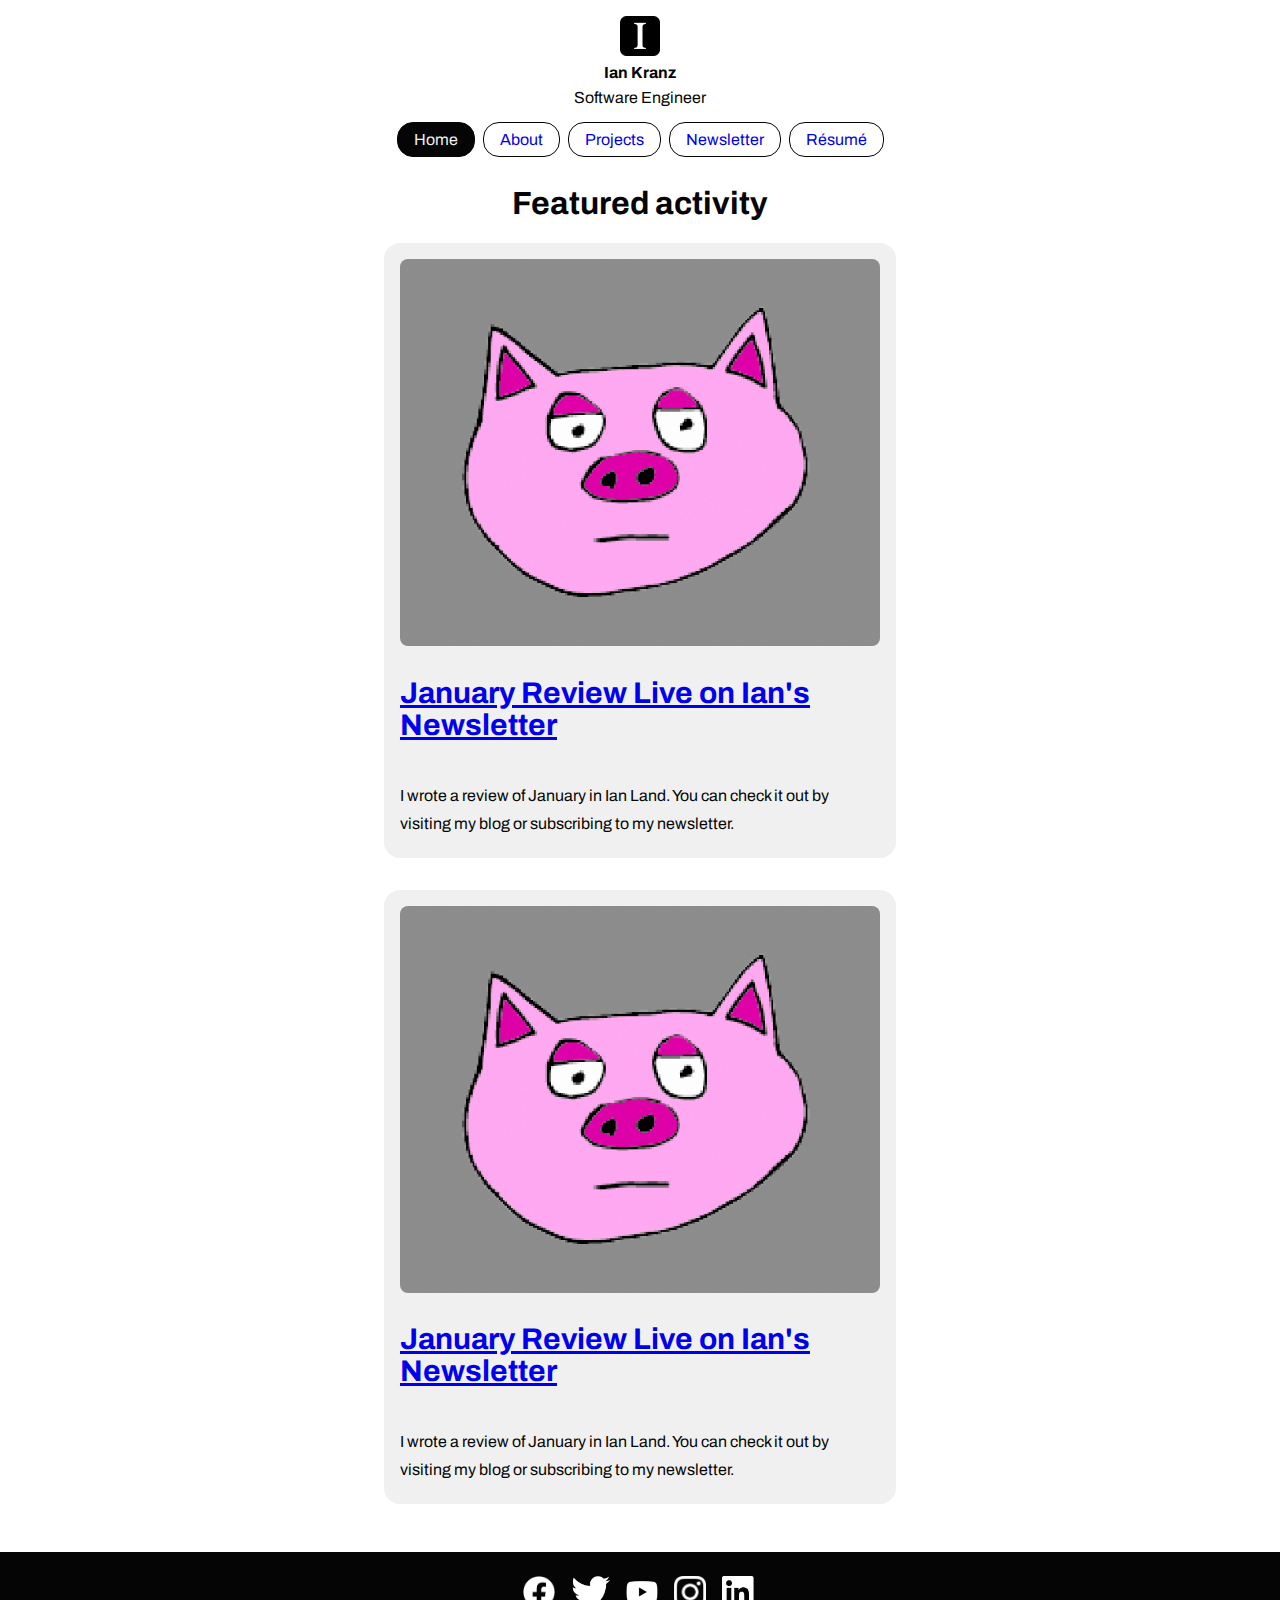
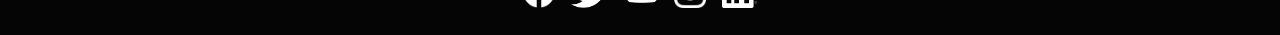
==== index.html @ 9acac8f0 "new directory structure" ====
<!DOCTYPE html>
<html lang="en">
  <head>
    <meta charset="UTF-8" />
    <meta name="viewport" content="width=device-width, initial-scale=1.0" />
    <meta http-equiv="X-UA-Compatible" content="ie=edge" />
    <title>Home - Ian Kranz</title>
    <link rel="stylesheet" href="style.css" />
    <link
      rel="stylesheet"
      href="https://fonts.googleapis.com/css?family=Archivo"
    />
  </head>
  <body>
    <nav>
      <img class="logo" src="img/ian-logo.png" />
      <span class="my-name">Ian Kranz</span>
      <span>Software Engineer</span>
      <ul class="nav-option-list">
        <a href="index.html"
          ><li class="nav-option selected-nav-option">Home</li></a
        >
        <a href="about.html">
          <li class="nav-option">About</li>
        </a>
        <a href="projects.html"><li class="nav-option">Projects</li></a>
        <a href="https://iankranz.substack.com/" target="_blank">
          <li class="nav-option">Newsletter</li>
        </a>
        <a href="ikresume.pdf" target="_blank">
          <li class="nav-option">R&eacute;sum&eacute;</li>
        </a>
      </ul>
    </nav>
    <main>
      <h1>Featured activity</h1>
      <section id="feature-card">
        <a href="https://iankranz.substack.com/">
          <img src="img/arns.png" />
        </a>
        <a href="https://iankranz.substack.com/">
          <h2>January Review Live on Ian's Newsletter</h2>
        </a>
        <p>
          I wrote a review of January in Ian Land. You can check it out by
          visiting my blog or subscribing to my newsletter.
        </p>
      </section>
      <section id="feature-card">
        <a href="https://iankranz.substack.com/">
          <img src="img/arns.png" />
        </a>
        <a href="https://iankranz.substack.com/">
          <h2>January Review Live on Ian's Newsletter</h2>
        </a>
        <p>
          I wrote a review of January in Ian Land. You can check it out by
          visiting my blog or subscribing to my newsletter.
        </p>
      </section>
    </main>
    <footer>
      <a href="https://www.facebook.com/ian.kranz.18" target="_blank"
        ><img class="social-icon" src="img/facebook.png"
      /></a>
      <a href="https://twitter.com/iankranz" target="_blank"
        ><img class="social-icon" src="img/twitter.png"
      /></a>
      <a
        href="https://www.youtube.com/channel/UC6ayskxfC1S2N4sDa5lH2pg"
        target="_blank"
        ><img class="social-icon" src="img/youtube.png"
      /></a>
      <a href="https://www.instagram.com/iankranz/" target="_blank"
        ><img class="social-icon" src="img/instagram.png"
      /></a>
      <a href="https://www.linkedin.com/in/iankranz/" target="_blank"
        ><img class="social-icon" src="img/linkedin.png"
      /></a>
    </footer>
  </body>
</html>
---- style.css ----
body {
  font-family: "Archivo", Arial, Helvetica, sans-serif;
  color: #050505;
  padding: 0rem;
  margin: 0rem;
}

a {
  text-decoration: none;
}

a:visited {
  color: #050505;
  text-decoration: none;
}

/** Top navigation*/
nav {
  display: flex;
  flex-direction: column;
  align-items: center;
  padding-top: 1rem;
}

nav > * {
  margin-top: 0.5rem;
}

nav > *:nth-child(1) {
  margin-top: 0rem;
}

.logo {
  width: 2.5rem;
  height: 2.5rem;
}

.my-name {
  font-weight: 700;
}

.nav-option-list {
  width: 100%;
  padding: 0rem;
  margin: 1rem 0rem 0rem 0rem;
  display: flex;
  flex-direction: row;
  justify-content: center;
  flex-wrap: wrap;
}

.nav-option {
  list-style-type: none;
  background-color: transparent;
  padding: 0.5rem 1rem;
  border-radius: 16px;
  margin-bottom: 0.5rem;
  border: 1px solid #050505;
}

.nav-option-list a {
  margin-left: 0.5rem;
}

.nav-option-list a:nth-child(1) {
  margin-left: 0rem;
}

.selected-nav-option {
  background-color: #050505;
  color: #f0f0f0;
}

/** Main content*/

main {
  display: flex;
  flex-direction: column;
  align-items: center;
  margin: 0rem 1rem 1rem 1rem;
  min-height: 80vh;
}

main #feature-card {
  background-color: #f0f0f0;
  border-radius: 16px;
  height: fit-content;
  display: flex;
  flex-direction: column;
  padding: 1rem;
  margin-bottom: 2rem;
}

@media screen and (min-width: 768px) {
  main #feature-card {
    width: 30rem;
  }
}

main #feature-card img {
  border-radius: 8px;
}

main #feature-card a {
  font-size: 1.875rem;
  text-decoration: underline;
}

main #feature-card img {
  width: 100%;
  height: 100%;
}

main #feature-card h2 {
  font-size: 1.875rem;
  text-decoration: underline;
}

main #feature-card p {
  line-height: 1.75rem;
}

main p {
  line-height: 1.5rem;
  margin-bottom: 0.25rem;
}

@media screen and (min-width: 768px) {
  main p {
    width: 30rem;
  }
}

main a {
  text-decoration: underline;
}

/** Footer*/

footer {
  background-color: #050505;
  padding: 1.5rem;
  display: flex;
  justify-content: center;
}

footer .social-icon {
  height: 2rem;
}

footer > * {
  margin-left: 1rem;
}

footer > *:nth-child(1) {
  margin-left: 0rem;
}
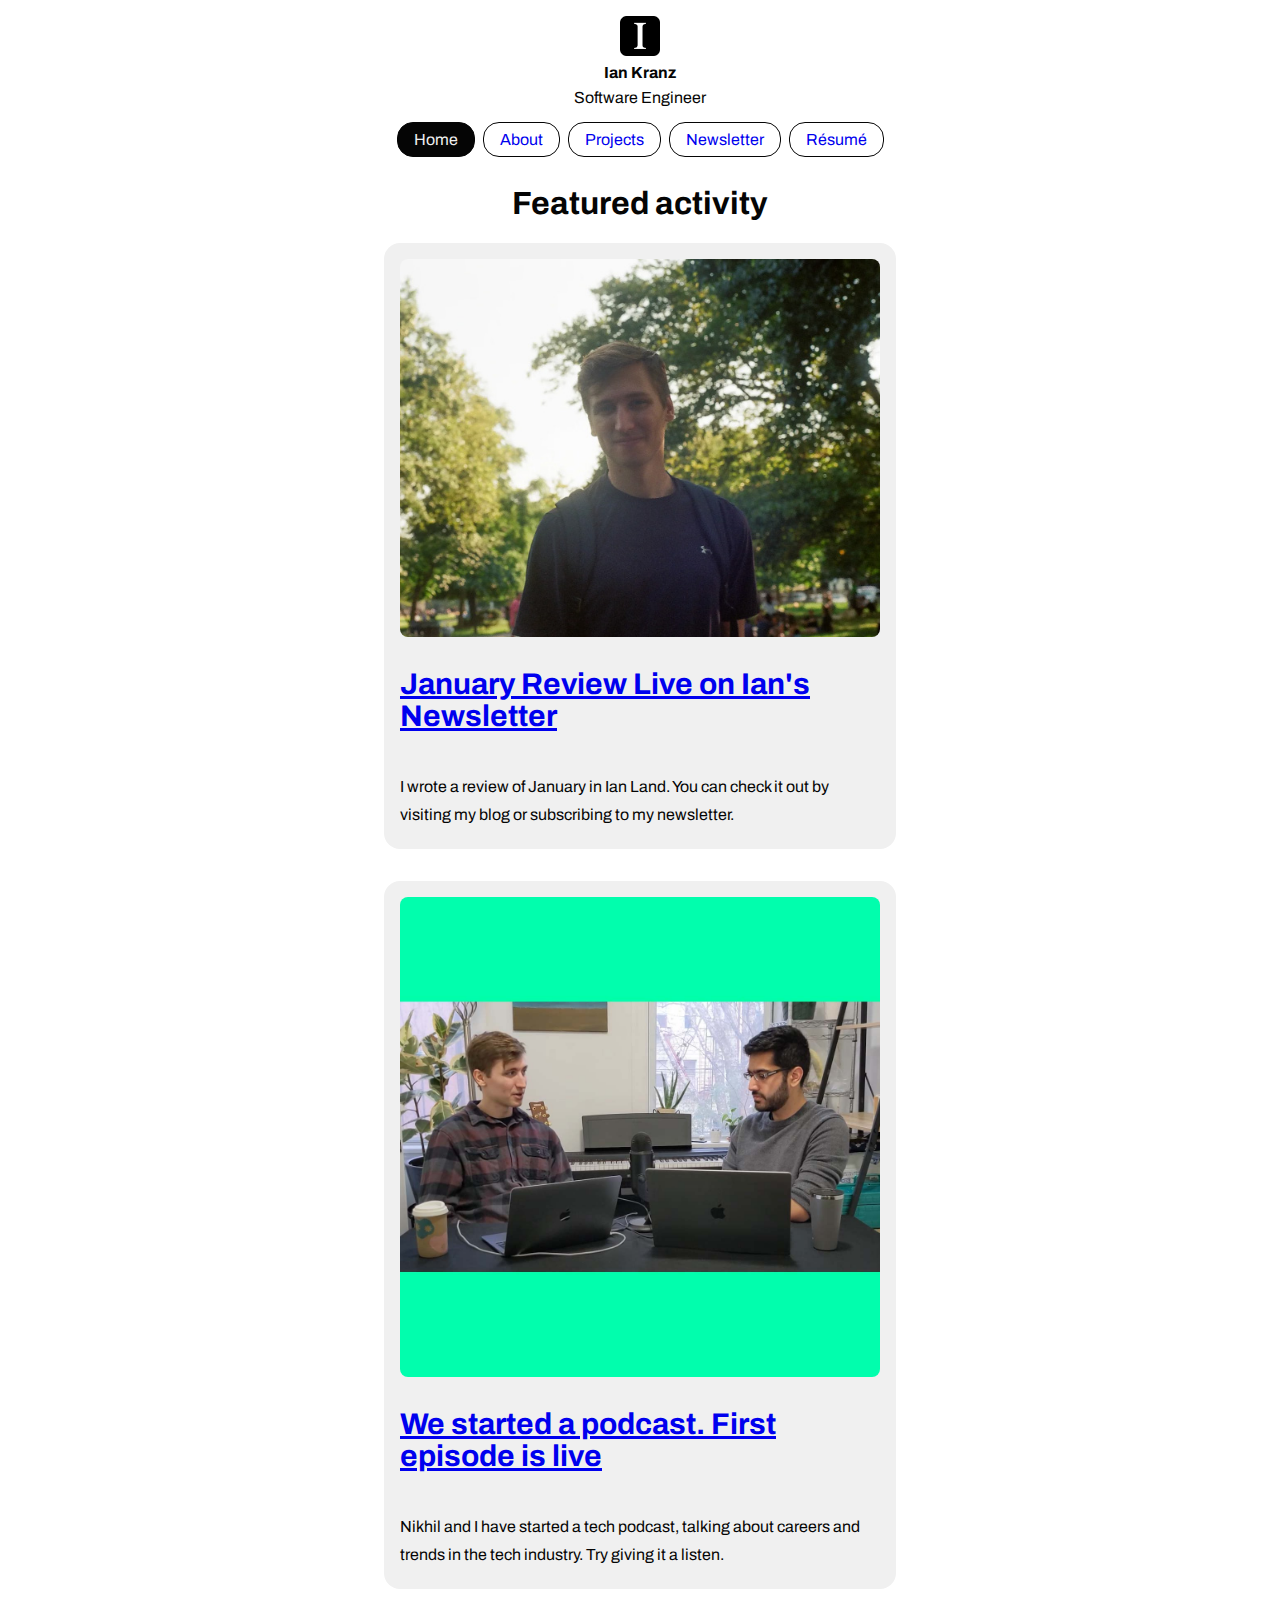
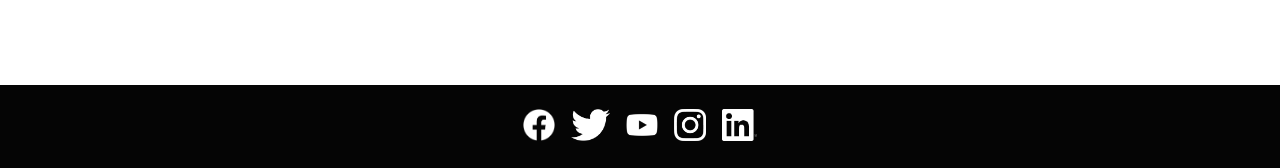
==== commit 62cfcaeb: "added images and captions for cards" ====
--- a/index.html
+++ b/index.html
@@ -27,7 +27,7 @@
         <a href="https://iankranz.substack.com/" target="_blank">
           <li class="nav-option">Newsletter</li>
         </a>
-        <a href="ikresume.pdf" target="_blank">
+        <a href="doc/ikresume.pdf" target="_blank">
           <li class="nav-option">R&eacute;sum&eacute;</li>
         </a>
       </ul>
@@ -35,10 +35,10 @@
     <main>
       <h1>Featured activity</h1>
       <section id="feature-card">
-        <a href="https://iankranz.substack.com/">
-          <img src="img/arns.png" />
+        <a href="https://iankranz.substack.com/" target="_blank">
+          <img src="img/ianboy.jpg" />
         </a>
-        <a href="https://iankranz.substack.com/">
+        <a href="https://iankranz.substack.com/" target="_blank">
           <h2>January Review Live on Ian's Newsletter</h2>
         </a>
         <p>
@@ -47,15 +47,15 @@
         </p>
       </section>
       <section id="feature-card">
-        <a href="https://iankranz.substack.com/">
-          <img src="img/arns.png" />
+        <a href="https://www.youtube.com/@greenpoint_dev" target="_blank">
+          <img src="img/gpdev.jpg" />
         </a>
-        <a href="https://iankranz.substack.com/">
-          <h2>January Review Live on Ian's Newsletter</h2>
+        <a href="https://www.youtube.com/@greenpoint_dev" target="_blank">
+          <h2>We started a podcast. First episode is live</h2>
         </a>
         <p>
-          I wrote a review of January in Ian Land. You can check it out by
-          visiting my blog or subscribing to my newsletter.
+          Nikhil and I have started a tech podcast, talking about careers and
+          trends in the tech industry. Try giving it a listen.
         </p>
       </section>
     </main>
--- a/style.css
+++ b/style.css
@@ -77,7 +77,7 @@
   display: flex;
   flex-direction: column;
   align-items: center;
-  margin: 0rem 1rem 1rem 1rem;
+  margin: 0rem 1rem 4rem 1rem;
   min-height: 80vh;
 }
 
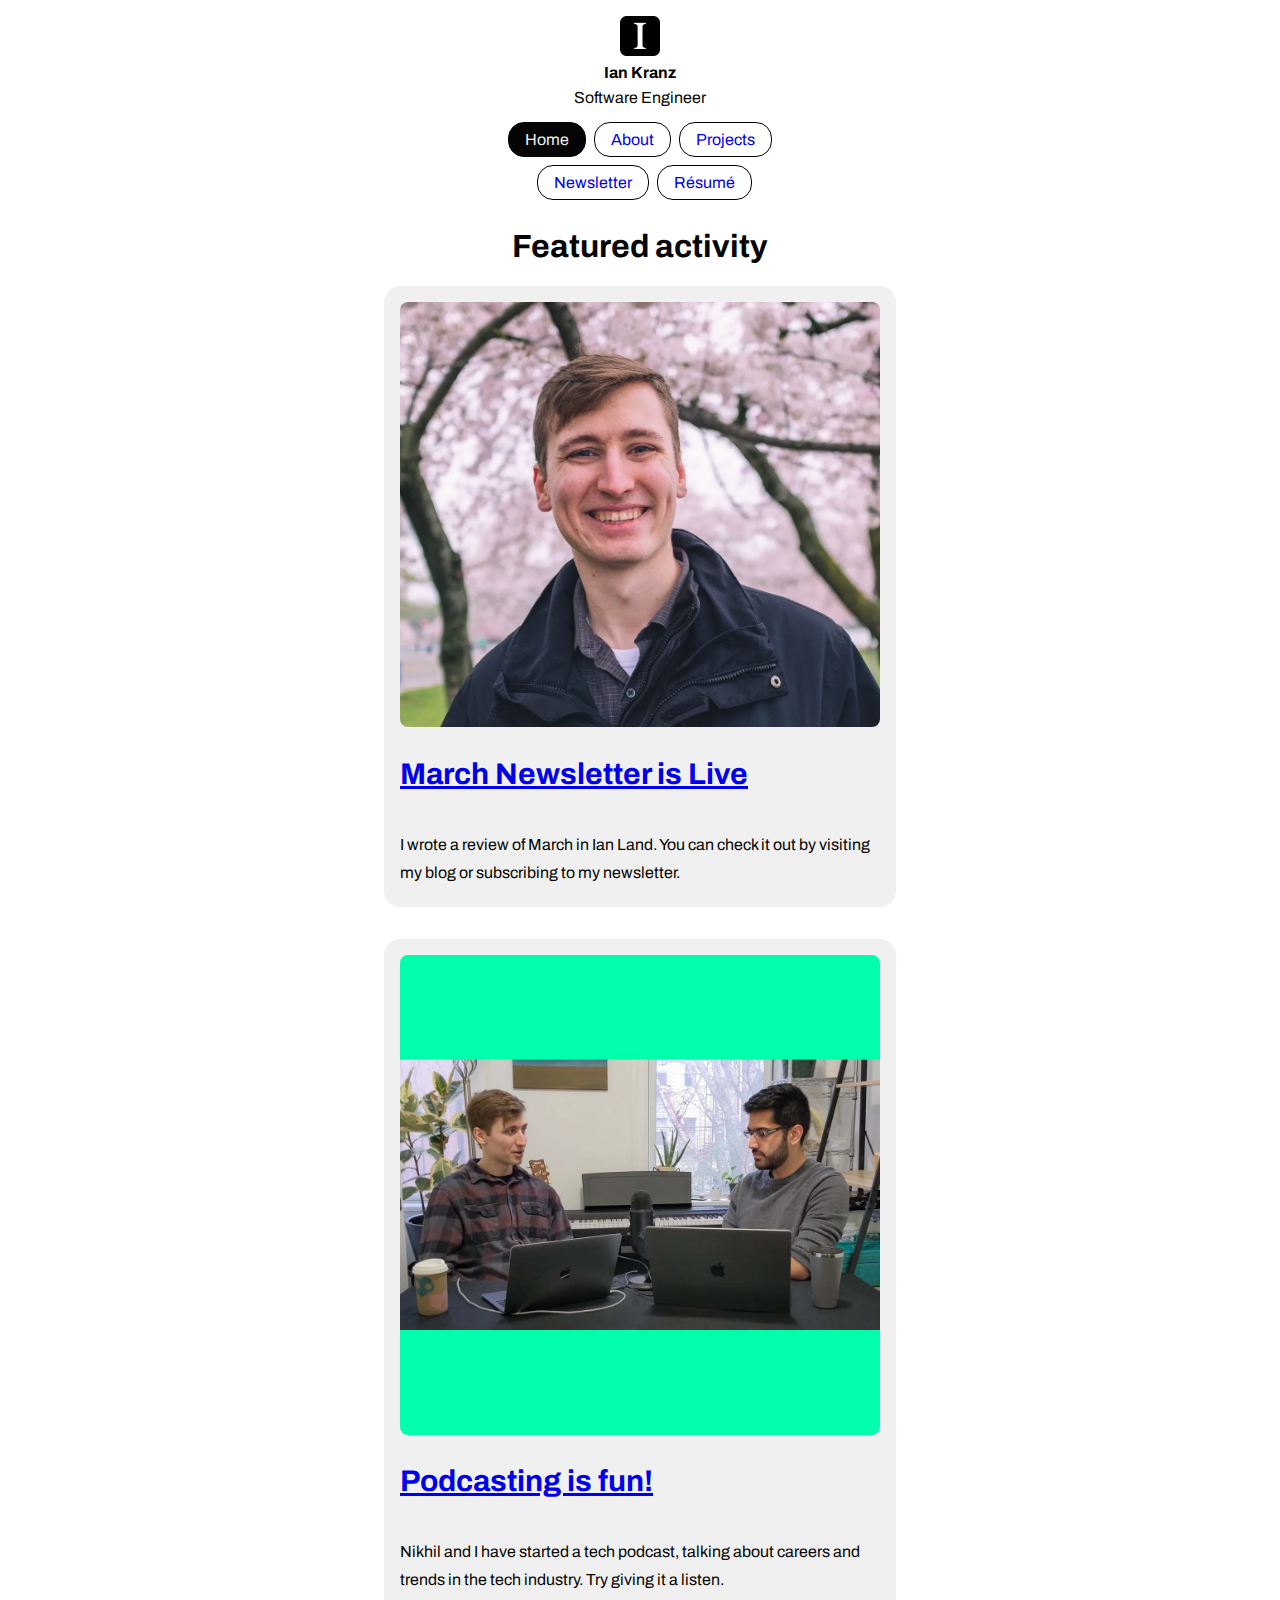
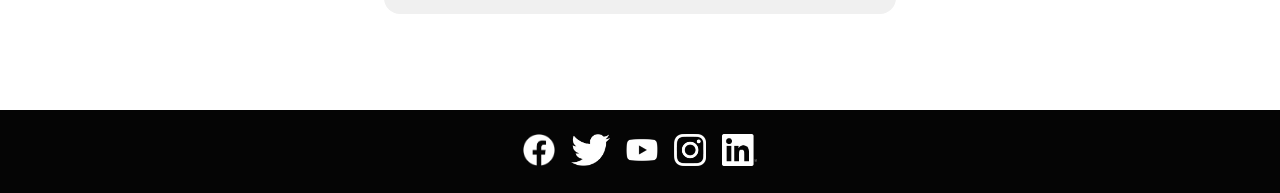
==== commit 09d7c1cf: "updated for march newsletter" ====
--- a/index.html
+++ b/index.html
@@ -36,13 +36,13 @@
       <h1>Featured activity</h1>
       <section id="feature-card">
         <a href="https://iankranz.substack.com/" target="_blank">
-          <img src="img/ianboy.jpg" />
+          <img src="img/cover.png" />
         </a>
         <a href="https://iankranz.substack.com/" target="_blank">
-          <h2>January Review Live on Ian's Newsletter</h2>
+          <h2>March Newsletter is Live</h2>
         </a>
         <p>
-          I wrote a review of January in Ian Land. You can check it out by
+          I wrote a review of March in Ian Land. You can check it out by
           visiting my blog or subscribing to my newsletter.
         </p>
       </section>
@@ -51,7 +51,7 @@
           <img src="img/gpdev.jpg" />
         </a>
         <a href="https://www.youtube.com/@greenpoint_dev" target="_blank">
-          <h2>We started a podcast. First episode is live</h2>
+          <h2>Podcasting is fun!</h2>
         </a>
         <p>
           Nikhil and I have started a tech podcast, talking about careers and
--- a/style.css
+++ b/style.css
@@ -40,7 +40,7 @@
 }
 
 .nav-option-list {
-  width: 100%;
+  width: 20rem;
   padding: 0rem;
   margin: 1rem 0rem 0rem 0rem;
   display: flex;
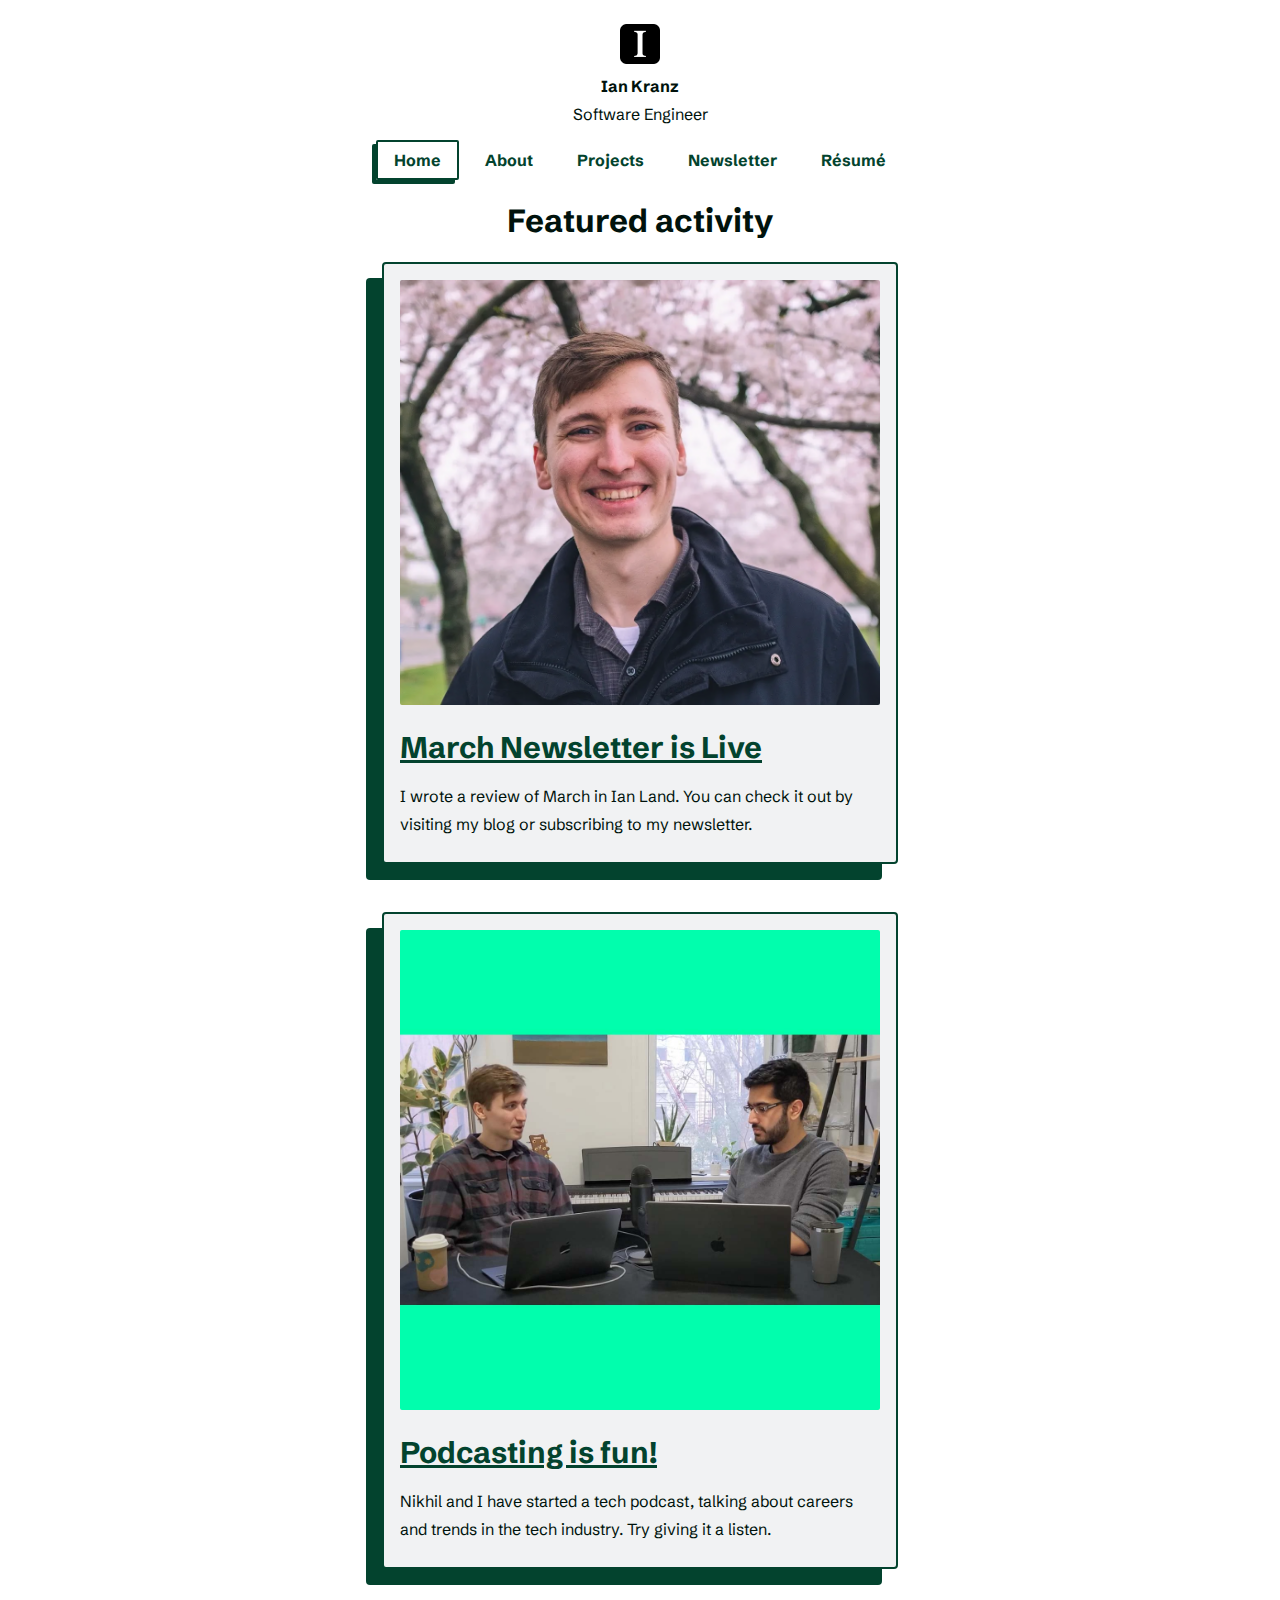
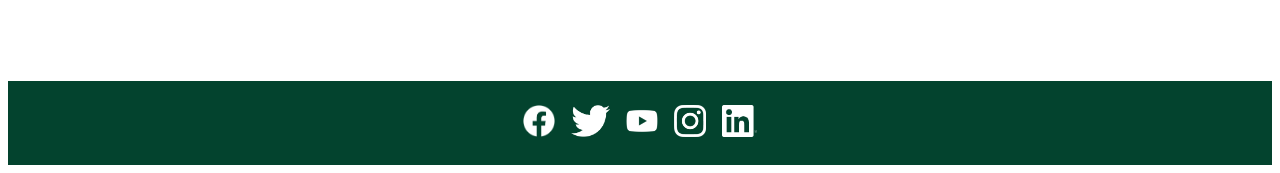
==== commit 6e77b9e9: "some styling changes and also your resume link changed" ====
--- a/index.html
+++ b/index.html
@@ -6,15 +6,16 @@
     <meta http-equiv="X-UA-Compatible" content="ie=edge" />
     <title>Home - Ian Kranz</title>
     <link rel="stylesheet" href="style.css" />
-    <link
-      rel="stylesheet"
-      href="https://fonts.googleapis.com/css?family=Archivo"
-    />
+    <link rel="preconnect" href="https://fonts.googleapis.com">
+    <link rel="preconnect" href="https://fonts.gstatic.com" crossorigin>
+    <link href="https://fonts.googleapis.com/css2?family=Schibsted+Grotesk:ital,wght@0,400;0,700;0,900;1,400;1,700;1,900&display=swap" rel="stylesheet">
   </head>
   <body>
     <nav>
-      <img class="logo" src="img/ian-logo.png" />
-      <span class="my-name">Ian Kranz</span>
+        <a href="#">
+          <img class="logo" src="img/ian-logo.png" />
+        </a>
+        <div class="my-name">Ian Kranz</div>
       <span>Software Engineer</span>
       <ul class="nav-option-list">
         <a href="index.html"
@@ -27,7 +28,7 @@
         <a href="https://iankranz.substack.com/" target="_blank">
           <li class="nav-option">Newsletter</li>
         </a>
-        <a href="doc/ikresume.pdf" target="_blank">
+        <a href="doc/resume.pdf" target="_blank">
           <li class="nav-option">R&eacute;sum&eacute;</li>
         </a>
       </ul>
--- a/style.css
+++ b/style.css
@@ -1,16 +1,17 @@
 body {
-  font-family: "Archivo", Arial, Helvetica, sans-serif;
-  color: #050505;
-  padding: 0rem;
+  font-family: "Schibsted Grotesk", Arial, Helvetica, sans-serif;
+  color: #00120c;
+  padding: 0.5rem;
   margin: 0rem;
 }
 
 a {
+  color: #03432e;
   text-decoration: none;
 }
 
 a:visited {
-  color: #050505;
+  color: #00120c;
   text-decoration: none;
 }
 
@@ -40,9 +41,8 @@
 }
 
 .nav-option-list {
-  width: 20rem;
+  margin: 1rem 0rem 0rem 0rem;
   padding: 0rem;
-  margin: 1rem 0rem 0rem 0rem;
   display: flex;
   flex-direction: row;
   justify-content: center;
@@ -50,15 +50,24 @@
 }
 
 .nav-option {
+  font-weight: 700;
   list-style-type: none;
   background-color: transparent;
   padding: 0.5rem 1rem;
-  border-radius: 16px;
-  margin-bottom: 0.5rem;
-  border: 1px solid #050505;
+  border-radius: 2px;
+  border: 2px solid transparent;
+
+}
+
+.nav-option:hover {
+  border: 2px solid #03432e;
+  transition: 0.2s;
+  box-shadow: -4px 4px #03432e;
+  transform: translate(2px, -2px);
 }
 
 .nav-option-list a {
+  color: #03432e;
   margin-left: 0.5rem;
 }
 
@@ -67,8 +76,8 @@
 }
 
 .selected-nav-option {
-  background-color: #050505;
-  color: #f0f0f0;
+  border: 2px solid #03432e;
+  box-shadow: -4px 4px #03432e;
 }
 
 /** Main content*/
@@ -82,13 +91,20 @@
 }
 
 main #feature-card {
-  background-color: #f0f0f0;
-  border-radius: 16px;
+  background-color: #f1f2f3;
+  border-radius: 4px;
+  box-shadow: -16px 16px #03432e;
+  border: 2px solid #03432e;
   height: fit-content;
   display: flex;
   flex-direction: column;
   padding: 1rem;
-  margin-bottom: 2rem;
+  margin-bottom: 3rem;
+}
+main #feature-card:hover {
+  box-shadow: -24px 24px #03432e;
+  transition: .5s;
+  transform: translate(5px, -5px);
 }
 
 @media screen and (min-width: 768px) {
@@ -97,23 +113,22 @@
   }
 }
 
-main #feature-card img {
-  border-radius: 8px;
-}
-
 main #feature-card a {
   font-size: 1.875rem;
   text-decoration: underline;
 }
 
 main #feature-card img {
+  border-radius: 2px;
   width: 100%;
   height: 100%;
+  margin-bottom: 0.5rem;
 }
 
 main #feature-card h2 {
   font-size: 1.875rem;
   text-decoration: underline;
+  margin: 0.5rem auto;
 }
 
 main #feature-card p {
@@ -122,7 +137,12 @@
 
 main p {
   line-height: 1.5rem;
-  margin-bottom: 0.25rem;
+  margin-top: 0.5rem;
+  margin-bottom: 0.5rem;
+}
+
+main p a {
+  color: #088058;
 }
 
 @media screen and (min-width: 768px) {
@@ -135,10 +155,15 @@
   text-decoration: underline;
 }
 
+main a:hover {
+  color: #03432e;
+}
+
+
 /** Footer*/
 
 footer {
-  background-color: #050505;
+  background-color: #03432e;
   padding: 1.5rem;
   display: flex;
   justify-content: center;
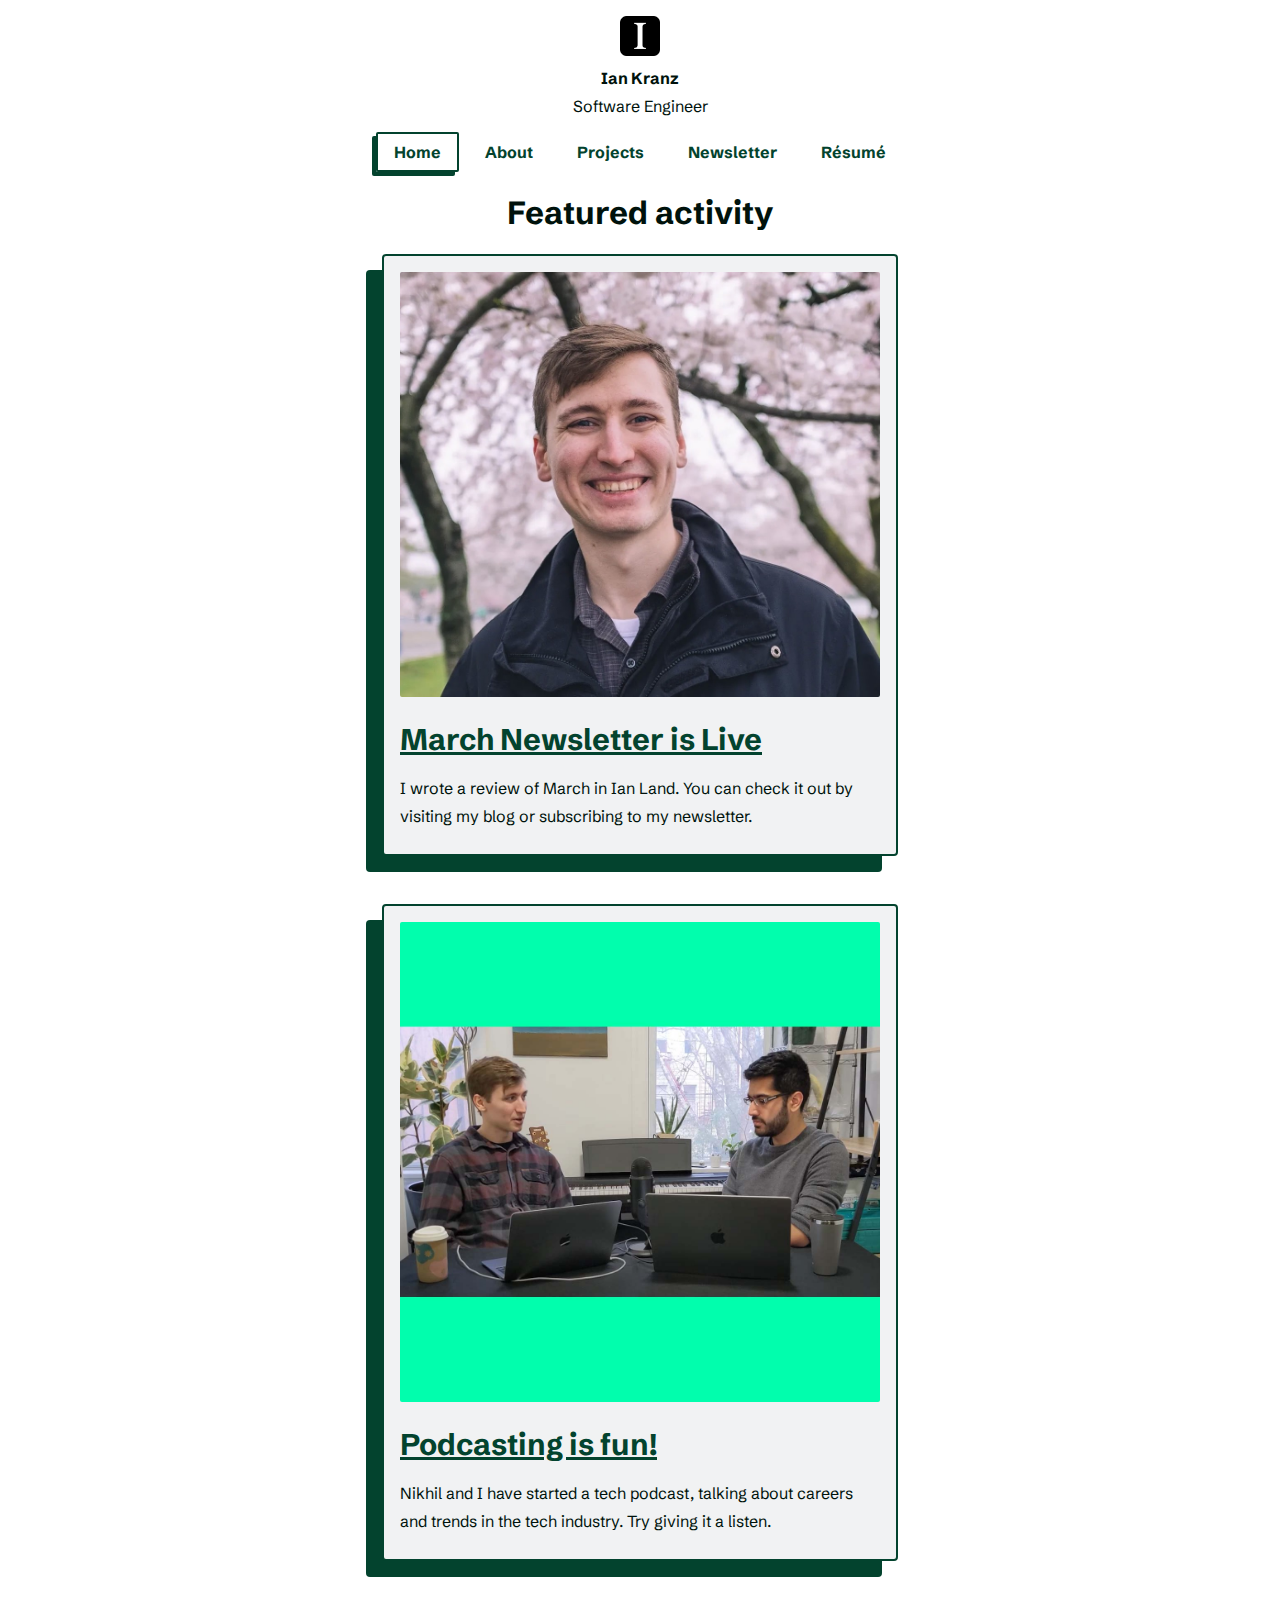
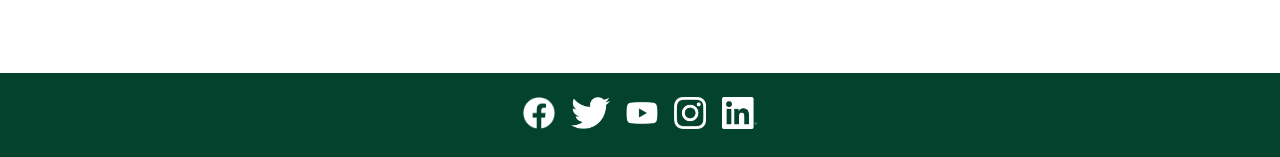
==== commit 264532bb: "linking logo to home and compressing images" ====
--- a/index.html
+++ b/index.html
@@ -13,7 +13,7 @@
   <body>
     <nav>
         <a href="#">
-          <img class="logo" src="img/ian-logo.png" />
+          <img alt="I icon" class="logo" src="img/ian-logo.png" />
         </a>
         <div class="my-name">Ian Kranz</div>
       <span>Software Engineer</span>
@@ -37,7 +37,7 @@
       <h1>Featured activity</h1>
       <section id="feature-card">
         <a href="https://iankranz.substack.com/" target="_blank">
-          <img src="img/cover.png" />
+          <img alt="A portrait of a man with cherry blossoms in the background" src="img/cover.jpeg" />
         </a>
         <a href="https://iankranz.substack.com/" target="_blank">
           <h2>March Newsletter is Live</h2>
@@ -49,7 +49,7 @@
       </section>
       <section id="feature-card">
         <a href="https://www.youtube.com/@greenpoint_dev" target="_blank">
-          <img src="img/gpdev.jpg" />
+          <img alt="Two men talking at a table with laptops on it" src="img/gpdev.jpg" />
         </a>
         <a href="https://www.youtube.com/@greenpoint_dev" target="_blank">
           <h2>Podcasting is fun!</h2>
@@ -62,21 +62,21 @@
     </main>
     <footer>
       <a href="https://www.facebook.com/ian.kranz.18" target="_blank"
-        ><img class="social-icon" src="img/facebook.png"
+        ><img alt="Facebook icon" class="social-icon" src="img/facebook.png"
       /></a>
       <a href="https://twitter.com/iankranz" target="_blank"
-        ><img class="social-icon" src="img/twitter.png"
+        ><img alt="Twitter icon" class="social-icon" src="img/twitter.png"
       /></a>
       <a
         href="https://www.youtube.com/channel/UC6ayskxfC1S2N4sDa5lH2pg"
         target="_blank"
-        ><img class="social-icon" src="img/youtube.png"
+        ><img alt="YouTube icon" class="social-icon" src="img/youtube.png"
       /></a>
       <a href="https://www.instagram.com/iankranz/" target="_blank"
-        ><img class="social-icon" src="img/instagram.png"
+        ><img alt="Instagram icon" class="social-icon" src="img/instagram.png"
       /></a>
       <a href="https://www.linkedin.com/in/iankranz/" target="_blank"
-        ><img class="social-icon" src="img/linkedin.png"
+        ><img alt="LinkedIn icon" class="social-icon" src="img/linkedin.png"
       /></a>
     </footer>
   </body>
--- a/style.css
+++ b/style.css
@@ -1,7 +1,6 @@
 body {
   font-family: "Schibsted Grotesk", Arial, Helvetica, sans-serif;
   color: #00120c;
-  padding: 0.5rem;
   margin: 0rem;
 }
 
@@ -88,6 +87,7 @@
   align-items: center;
   margin: 0rem 1rem 4rem 1rem;
   min-height: 80vh;
+  padding: 0rem 1rem;
 }
 
 main #feature-card {
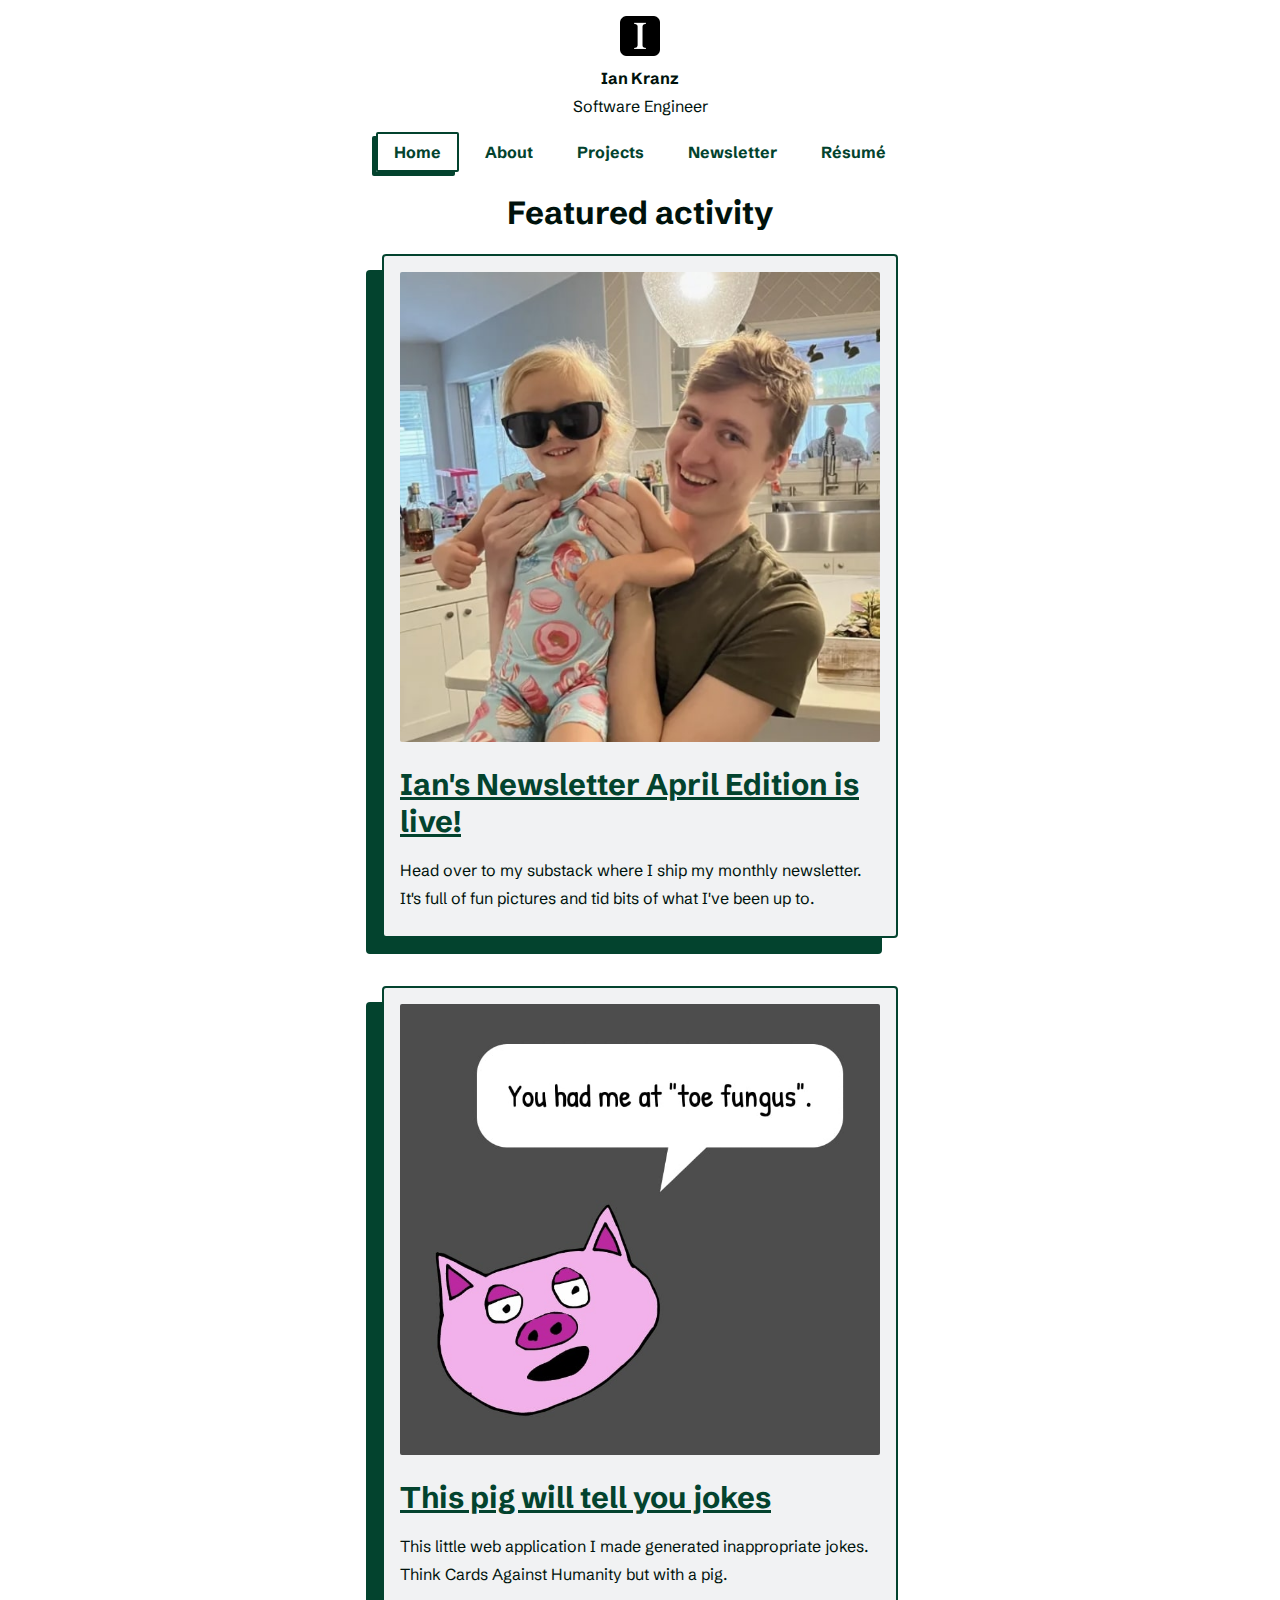
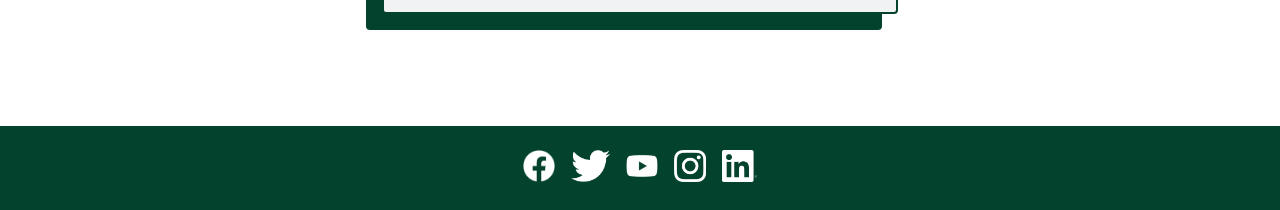
==== commit 1207eb50: "feat: adds new card content to homepage" ====
--- a/index.html
+++ b/index.html
@@ -6,16 +6,19 @@
     <meta http-equiv="X-UA-Compatible" content="ie=edge" />
     <title>Home - Ian Kranz</title>
     <link rel="stylesheet" href="style.css" />
-    <link rel="preconnect" href="https://fonts.googleapis.com">
-    <link rel="preconnect" href="https://fonts.gstatic.com" crossorigin>
-    <link href="https://fonts.googleapis.com/css2?family=Schibsted+Grotesk:ital,wght@0,400;0,700;0,900;1,400;1,700;1,900&display=swap" rel="stylesheet">
+    <link rel="preconnect" href="https://fonts.googleapis.com" />
+    <link rel="preconnect" href="https://fonts.gstatic.com" crossorigin />
+    <link
+      href="https://fonts.googleapis.com/css2?family=Schibsted+Grotesk:ital,wght@0,400;0,700;0,900;1,400;1,700;1,900&display=swap"
+      rel="stylesheet"
+    />
   </head>
   <body>
     <nav>
-        <a href="#">
-          <img alt="I icon" class="logo" src="img/ian-logo.png" />
-        </a>
-        <div class="my-name">Ian Kranz</div>
+      <a href="#">
+        <img alt="I icon" class="logo" src="img/ian-logo.png" />
+      </a>
+      <div class="my-name">Ian Kranz</div>
       <span>Software Engineer</span>
       <ul class="nav-option-list">
         <a href="index.html"
@@ -37,26 +40,32 @@
       <h1>Featured activity</h1>
       <section id="feature-card">
         <a href="https://iankranz.substack.com/" target="_blank">
-          <img alt="A portrait of a man with cherry blossoms in the background" src="img/cover.jpeg" />
+          <img alt="A portrait of Ian holding a toddler" src="img/cover.jpg" />
         </a>
-        <a href="https://iankranz.substack.com/" target="_blank">
-          <h2>March Newsletter is Live</h2>
+        <a
+          href="https://iankranz.substack.com/p/fun-for-the-whole-family"
+          target="_blank"
+        >
+          <h2>Ian's Newsletter April Edition is live!</h2>
         </a>
         <p>
-          I wrote a review of March in Ian Land. You can check it out by
-          visiting my blog or subscribing to my newsletter.
+          Head over to my substack where I ship my monthly newsletter. It's full
+          of fun pictures and tid bits of what I've been up to.
         </p>
       </section>
       <section id="feature-card">
         <a href="https://www.youtube.com/@greenpoint_dev" target="_blank">
-          <img alt="Two men talking at a table with laptops on it" src="img/gpdev.jpg" />
+          <img
+            alt="Arns the pig saying you had me at toe fungus"
+            src="img/pig.jpg"
+          />
         </a>
         <a href="https://www.youtube.com/@greenpoint_dev" target="_blank">
-          <h2>Podcasting is fun!</h2>
+          <h2>This pig will tell you jokes</h2>
         </a>
         <p>
-          Nikhil and I have started a tech podcast, talking about careers and
-          trends in the tech industry. Try giving it a listen.
+          This little web application I made generated inappropriate jokes.
+          Think Cards Against Humanity but with a pig.
         </p>
       </section>
     </main>
